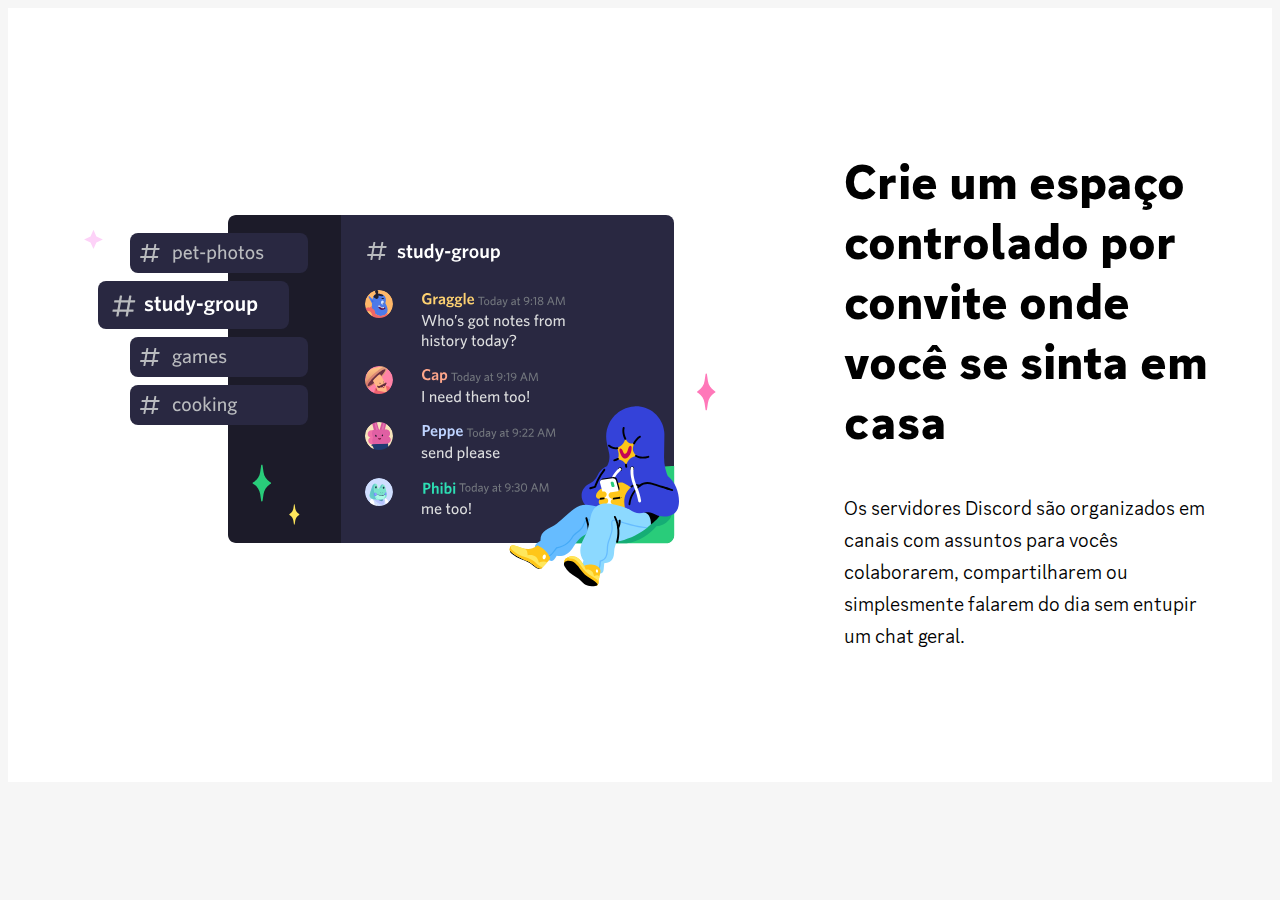
==== discord/src/paginas/donwloads/index.html @ be9b3104 "Adapatando textos e imagens do site" ====
<html>
    <head>
      <link rel="stylesheet" href="../../common/geral.css" />
      <link rel="stylesheet" href="../../common/font.css" />
      <link rel="stylesheet" href="index.css" />
    </head>
    <body>
        <div class = "secao-02">
          <img src = "../../assets/imagens/estudo-grupo.svg" />
         
          <div class = "s2-textos">
            <h1>Crie um espaço controlado por convite onde você se sinta em casa</h1>
            <p>Os servidores Discord são organizados em canais com assuntos para vocês colaborarem, compartilharem ou simplesmente falarem do dia sem entupir um chat geral.</p>

          </div>
        </div>
    </body>
</html>
---- discord/src/common/font.css ----
@font-face {
    font-family:'discord1' ;
    src: url('../assets/fonts/discord1.woff2');
 }

 @font-face {
    font-family:'discord2' ;
    src: url('../assets/fonts/discord2.woff2');
 }

 @font-face {
    font-family:'discord3' ;
    src: url('../assets/fonts/discord3.woff2');
 }

 @font-face {
    font-family:'discord4' ;
    src: url('../assets/fonts/discord4.woff2');
 }

 @font-face {
    font-family:'discord5' ;
    src: url('../assets/fonts/discord5.woff2');
 }

 @font-face {
    font-family:'discord6' ;
    src: url('../assets/fonts/discord6.woff2');
 }
---- discord/src/paginas/donwloads/index.css ----
body{
    background-color: #f6f6f6;
}


.secao-02{
    display: flex;
    flex-direction: row;
    justify-content: center;
    align-items: center;

    padding: 110px 0px;
    background-color: #fff;
}

.secao-02 > img {

}

.s2-textos{
     display: flex;
     flex-direction: column;

     width: 370px;
}

.s2-textos h1{
     font: 50px Discord5;
     color: #000;
     line-height: 60px;
     margin-bottom: 20px;
}

.s2-textos p{
    font: 20px Discord4;
    color: #000;
    line-height: 32px;
}

.secao-02 > * {
    margin: 0px 50px;

}
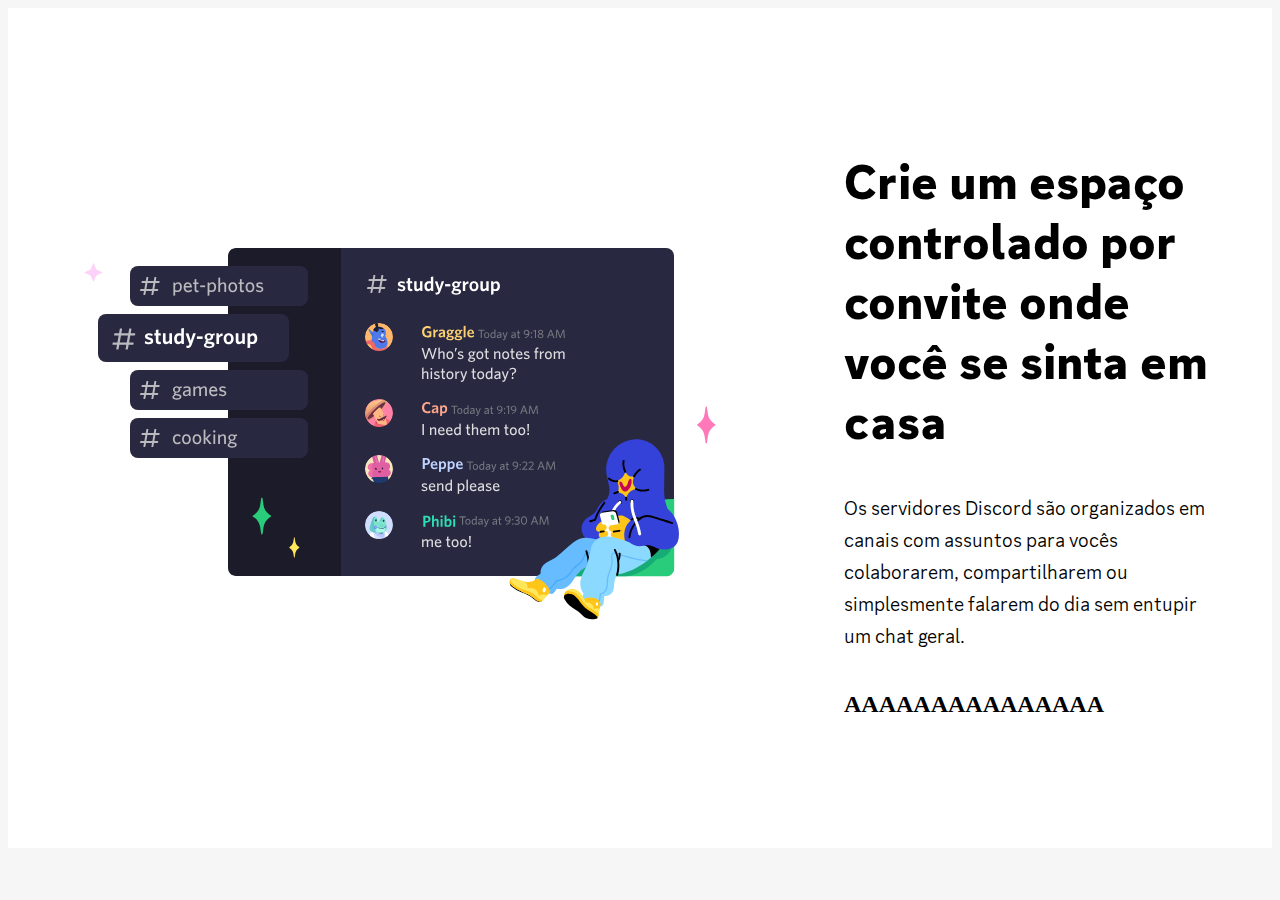
==== commit ef5403db: "Adaptando textos e imagens do site" ====
--- a/discord/src/paginas/donwloads/index.html
+++ b/discord/src/paginas/donwloads/index.html
@@ -11,7 +11,7 @@
           <div class = "s2-textos">
             <h1>Crie um espaço controlado por convite onde você se sinta em casa</h1>
             <p>Os servidores Discord são organizados em canais com assuntos para vocês colaborarem, compartilharem ou simplesmente falarem do dia sem entupir um chat geral.</p>
-
+           <h2>AAAAAAAAAAAAAAA</h2>
           </div>
         </div>
     </body>
--- a/discord/src/paginas/donwloads/index.css
+++ b/discord/src/paginas/donwloads/index.css
@@ -39,5 +39,4 @@
 
 .secao-02 > * {
     margin: 0px 50px;
-
 }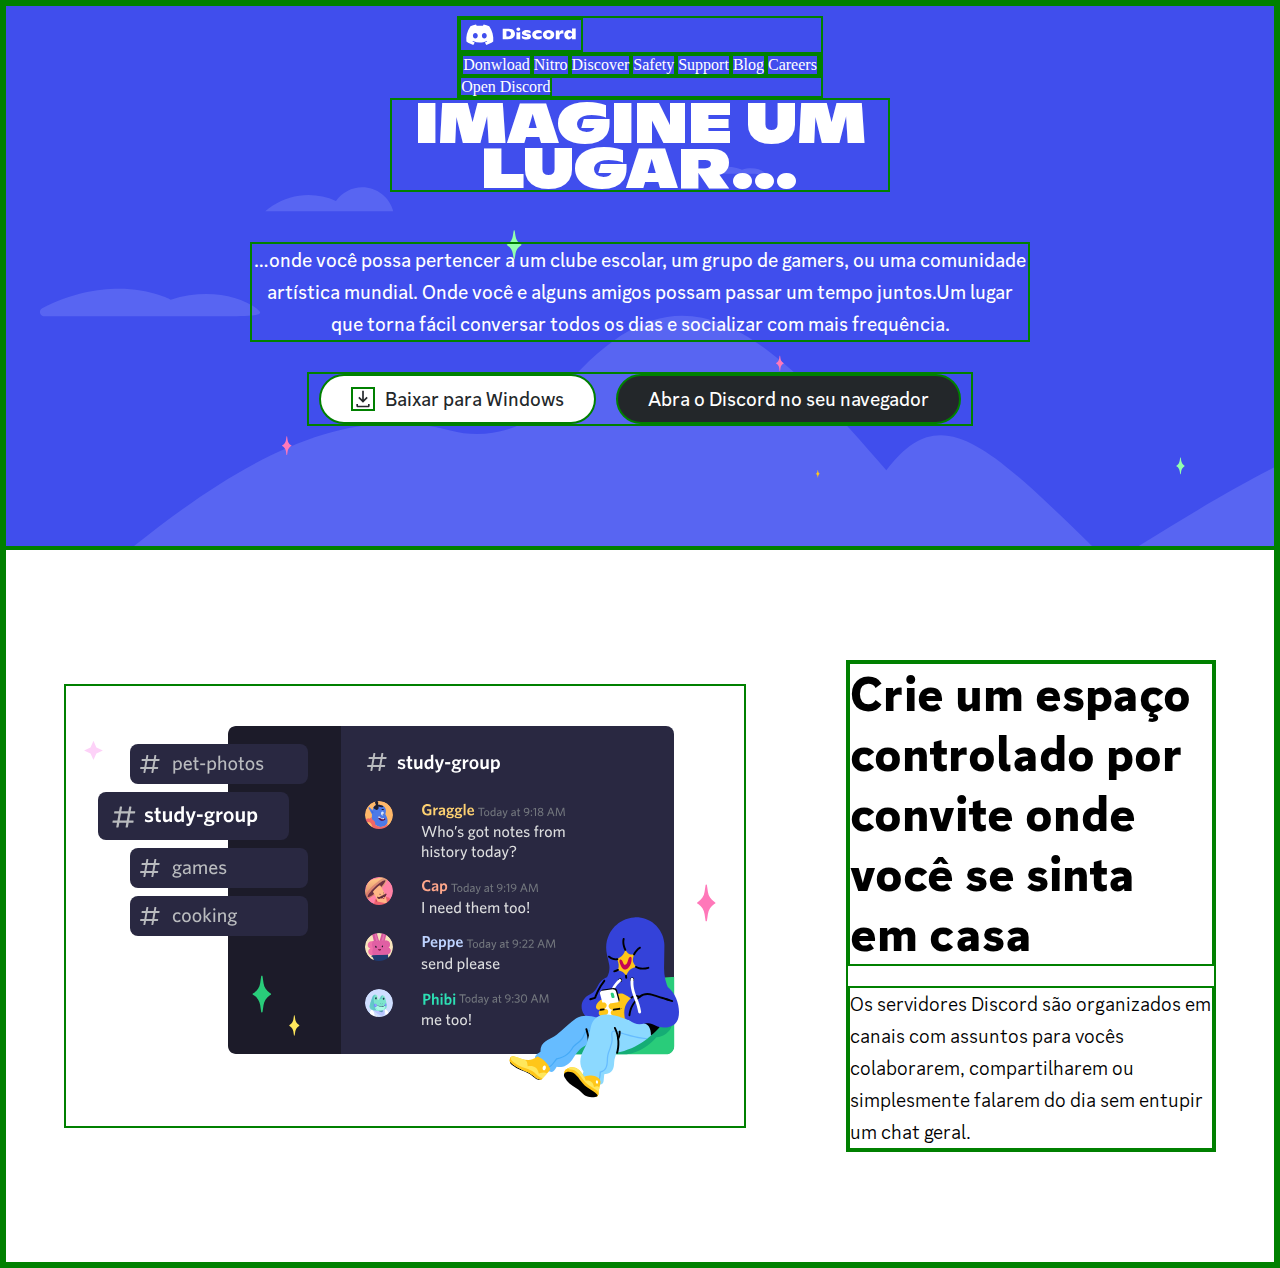
==== commit 73abf797: "Finalizando textos e imagens do site" ====
--- a/discord/src/paginas/donwloads/index.html
+++ b/discord/src/paginas/donwloads/index.html
@@ -5,13 +5,41 @@
       <link rel="stylesheet" href="index.css" />
     </head>
     <body>
+      <div class="secao-01">
+       <div claas="s1-cabecalho">
+               <svg width="124" height="34" viewBox="0 0 124 34" class="logo-3oeRIY"><g fill="currentColor"><path d="M26.0015 6.9529C24.0021 6.03845 21.8787 5.37198 19.6623 5C19.3833 5.48048 19.0733 6.13144 18.8563 6.64292C16.4989 6.30193 14.1585 6.30193 11.8336 6.64292C11.6166 6.13144 11.2911 5.48048 11.0276 5C8.79575 5.37198 6.67235 6.03845 4.6869 6.9529C0.672601 12.8736 -0.41235 18.6548 0.130124 24.3585C2.79599 26.2959 5.36889 27.4739 7.89682 28.2489C8.51679 27.4119 9.07477 26.5129 9.55525 25.5675C8.64079 25.2265 7.77283 24.808 6.93587 24.312C7.15286 24.1571 7.36986 23.9866 7.57135 23.8161C12.6241 26.1255 18.0969 26.1255 23.0876 23.8161C23.3046 23.9866 23.5061 24.1571 23.7231 24.312C22.8861 24.808 22.0182 25.2265 21.1037 25.5675C21.5842 26.5129 22.1422 27.4119 22.7621 28.2489C25.2885 27.4739 27.8769 26.2959 30.5288 24.3585C31.1952 17.7559 29.4733 12.0212 26.0015 6.9529ZM10.2527 20.8402C8.73376 20.8402 7.49382 19.4608 7.49382 17.7714C7.49382 16.082 8.70276 14.7025 10.2527 14.7025C11.7871 14.7025 13.0425 16.082 13.0115 17.7714C13.0115 19.4608 11.7871 20.8402 10.2527 20.8402ZM20.4373 20.8402C18.9183 20.8402 17.6768 19.4608 17.6768 17.7714C17.6768 16.082 18.8873 14.7025 20.4373 14.7025C21.9717 14.7025 23.2271 16.082 23.1961 17.7714C23.1961 19.4608 21.9872 20.8402 20.4373 20.8402Z"></path><path d="M41.2697 9.86615H47.8585C49.4394 9.86615 50.7878 10.1141 51.8883 10.6101C52.9887 11.1061 53.8102 11.7881 54.3527 12.6715C54.8951 13.555 55.1741 14.5624 55.1741 15.7094C55.1741 16.8253 54.8952 17.8328 54.3217 18.7472C53.7482 19.6462 52.8803 20.3746 51.7178 20.9016C50.5554 21.4286 49.1139 21.6921 47.3935 21.6921H41.2697V9.86615ZM47.316 18.6852C48.3854 18.6852 49.2069 18.4217 49.7804 17.8793C50.3539 17.3523 50.6484 16.6083 50.6484 15.6939C50.6484 14.8414 50.3849 14.1594 49.8734 13.648C49.3619 13.1365 48.587 12.873 47.5485 12.873H45.4871V18.6852H47.316Z"></path><path d="M65.4362 21.6774C64.5217 21.4449 63.7003 21.1039 62.9718 20.6389V17.8335C63.5298 18.2675 64.2582 18.6085 65.1882 18.8875C66.1181 19.1665 67.0171 19.306 67.8851 19.306C68.288 19.306 68.598 19.2595 68.7995 19.151C69.001 19.0425 69.1095 18.9185 69.1095 18.7635C69.1095 18.593 69.0475 18.4535 68.939 18.345C68.8305 18.2365 68.6135 18.1435 68.288 18.0505L66.2576 17.6011C65.0952 17.3376 64.2737 16.9501 63.7777 16.4851C63.2818 16.0201 63.0493 15.3847 63.0493 14.6097C63.0493 13.9587 63.2663 13.3853 63.6847 12.9048C64.1187 12.4243 64.7232 12.0523 65.5137 11.7888C66.3041 11.5254 67.2186 11.3859 68.288 11.3859C69.2335 11.3859 70.1014 11.4789 70.8919 11.6959C71.6823 11.8973 72.3333 12.1608 72.8448 12.4708V15.1212C72.3178 14.8112 71.6979 14.5632 71.0159 14.3772C70.3184 14.1912 69.6055 14.0982 68.877 14.0982C67.823 14.0982 67.2961 14.2842 67.2961 14.6407C67.2961 14.8112 67.3736 14.9352 67.5441 15.0282C67.7146 15.1212 68.009 15.1987 68.443 15.2917L70.1324 15.6017C71.2329 15.7876 72.0543 16.1286 72.5968 16.6091C73.1393 17.0896 73.4028 17.787 73.4028 18.7325C73.4028 19.7555 72.9533 20.5769 72.0543 21.1659C71.1554 21.7704 69.8844 22.0648 68.2415 22.0648C67.2806 22.0338 66.3506 21.9098 65.4362 21.6774Z"></path><path d="M77.5891 21.3213C76.6281 20.8408 75.8842 20.2054 75.4037 19.3994C74.9077 18.5934 74.6752 17.679 74.6752 16.656C74.6752 15.6486 74.9232 14.7341 75.4347 13.9437C75.9462 13.1377 76.6901 12.5177 77.6666 12.0528C78.643 11.6033 79.821 11.3708 81.1849 11.3708C82.8743 11.3708 84.2693 11.7273 85.3852 12.4402V15.5246C84.9977 15.2611 84.5328 15.0286 84.0058 14.8736C83.4788 14.7031 82.9208 14.6256 82.3319 14.6256C81.2779 14.6256 80.472 14.8116 79.8675 15.1991C79.2785 15.5866 78.984 16.0826 78.984 16.7025C78.984 17.307 79.263 17.803 79.852 18.1905C80.4254 18.5779 81.2624 18.7794 82.3474 18.7794C82.9053 18.7794 83.4633 18.7019 84.0058 18.5314C84.5483 18.3609 85.0287 18.175 85.4162 17.927V20.9183C84.1762 21.6623 82.7348 22.0343 81.1074 22.0343C79.728 22.0343 78.5655 21.7863 77.5891 21.3213Z"></path><path d="M89.8041 21.3213C88.8276 20.8408 88.0837 20.2054 87.5722 19.3839C87.0607 18.5624 86.7972 17.648 86.7972 16.625C86.7972 15.6176 87.0607 14.7031 87.5722 13.9127C88.0837 13.1222 88.8276 12.5022 89.7886 12.0528C90.7495 11.6033 91.9119 11.3708 93.2464 11.3708C94.5794 11.3708 95.7418 11.5878 96.7028 12.0528C97.6637 12.5022 98.4077 13.1222 98.9192 13.9127C99.4306 14.7031 99.6786 15.6021 99.6786 16.625C99.6786 17.6325 99.4306 18.5624 98.9192 19.3839C98.4077 20.2054 97.6792 20.8563 96.7028 21.3213C95.7263 21.7863 94.5794 22.0343 93.2464 22.0343C91.9274 22.0343 90.7805 21.7863 89.8041 21.3213ZM94.9358 18.3299C95.3388 17.927 95.5558 17.369 95.5558 16.7025C95.5558 16.0206 95.3543 15.4936 94.9358 15.0906C94.5174 14.6876 93.9594 14.4861 93.2619 14.4861C92.5335 14.4861 91.9739 14.6876 91.5555 15.0906C91.1525 15.4936 90.9355 16.0206 90.9355 16.7025C90.9355 17.3845 91.137 17.927 91.5555 18.3299C91.9739 18.7484 92.5335 18.9499 93.2619 18.9499C93.9594 18.9344 94.5329 18.7329 94.9358 18.3299Z"></path><path d="M110.048 11.9901V15.6325C109.614 15.3535 109.056 15.214 108.374 15.214C107.475 15.214 106.777 15.493 106.297 16.0354C105.816 16.5779 105.568 17.4304 105.568 18.5773V21.6772H101.43V11.8196H105.491V14.966C105.708 13.819 106.08 12.9666 106.576 12.4241C107.072 11.8816 107.723 11.5872 108.513 11.5872C109.102 11.5872 109.614 11.7267 110.048 11.9901Z"></path><path d="M124 9.52563V21.6925H119.862V19.4761C119.505 20.3131 118.978 20.9486 118.265 21.3825C117.551 21.8165 116.667 22.0335 115.613 22.0335C114.683 22.0335 113.862 21.801 113.164 21.3515C112.467 20.9021 111.925 20.2666 111.553 19.4761C111.181 18.6702 110.995 17.7712 110.995 16.7793C110.979 15.7408 111.181 14.8109 111.599 13.9894C112.002 13.168 112.591 12.5325 113.335 12.0675C114.079 11.6025 114.931 11.37 115.892 11.37C117.861 11.37 119.18 12.2225 119.862 13.9429V9.52563H124ZM119.242 18.2517C119.66 17.8487 119.877 17.3062 119.877 16.6553C119.877 16.0198 119.676 15.5083 119.257 15.1209C118.839 14.7334 118.281 14.5319 117.582 14.5319C116.884 14.5319 116.326 14.7334 115.908 15.1364C115.489 15.5393 115.288 16.0508 115.288 16.7018C115.288 17.3527 115.489 17.8642 115.908 18.2672C116.326 18.6702 116.869 18.8717 117.566 18.8717C118.265 18.8717 118.823 18.6702 119.242 18.2517Z"></path><path d="M58.9885 12.4091C60.1772 12.4091 61.1429 11.5416 61.1429 10.4717C61.1429 9.40164 60.1772 8.5343 58.9885 8.5343C57.7981 8.5343 56.8341 9.40164 56.8341 10.4717C56.8341 11.5416 57.7981 12.4091 58.9885 12.4091Z"></path><path d="M61.1429 13.741C59.8254 14.3144 58.1825 14.3299 56.8341 13.741V21.6921H61.1429V13.741Z"></path></g></svg> 
+                   
+               <div class="s1-menu">
+                   <a>Donwload</a>
+                   <a>Nitro</a>
+                   <a>Discover</a>
+                   <a>Safety</a>
+                   <a>Support</a>
+                   <a>Blog</a>
+                   <a>Careers</a>
+              </div>
+
+              <a>Open Discord</a>
+        </div>
+            <h1>IMAGINE UM LUGAR…</h1>
+            <p>…onde você possa pertencer a um clube escolar, um grupo de gamers, ou uma comunidade artística mundial. Onde você e alguns amigos possam passar um tempo juntos.Um lugar que torna fácil conversar todos os dias e socializar com mais frequência.</p>
+
+            <div class="s1-botoes">
+               <a>
+                <svg width="24" height="24" viewBox="0 0 24 24" class="icon-2tQ9Jt"><g fill="currentColor"><path d="M17.707 10.708L16.293 9.29398L13 12.587V2.00098H11V12.587L7.70697 9.29398L6.29297 10.708L12 16.415L17.707 10.708Z"></path><path d="M18 18.001V20.001H6V18.001H4V20.001C4 21.103 4.897 22.001 6 22.001H18C19.104 22.001 20 21.103 20 20.001V18.001H18Z"></path></g></svg>
+                Baixar para Windows</a>
+               <a class="s1-botao-escuro">Abra o Discord no seu navegador</a>
+            </div>
+      </div>
+
+
+
         <div class = "secao-02">
           <img src = "../../assets/imagens/estudo-grupo.svg" />
          
           <div class = "s2-textos">
             <h1>Crie um espaço controlado por convite onde você se sinta em casa</h1>
             <p>Os servidores Discord são organizados em canais com assuntos para vocês colaborarem, compartilharem ou simplesmente falarem do dia sem entupir um chat geral.</p>
-           <h2>AAAAAAAAAAAAAAA</h2>
           </div>
         </div>
     </body>
--- a/discord/src/common/geral.css
+++ b/discord/src/common/geral.css
@@ -0,0 +1,4 @@
+*{
+    margin: 0px;
+    box-sizing: border-box;
+}--- a/discord/src/paginas/donwloads/index.css
+++ b/discord/src/paginas/donwloads/index.css
@@ -1,5 +1,90 @@
+*{
+    border: 2px solid green;
+}
+
+
+
 body{
     background-color: #f6f6f6;
+}
+
+.secao-01{
+   display: flex;
+   flex-direction: column;
+
+   align-items: center;
+   padding: 10px 0px 120px 0px;
+
+   background-color: #404eed;
+   background-image: url(../../assets/imagens/fundo.svg.svg);
+   background-size: cover;
+   color: #fff;
+}
+
+.s1-cabecalho{
+    display: flex;
+    flex-direction: row ;
+
+    justify-content: space-between;
+    align-items: center;
+    width: 1280px;
+
+    margin-bottom: 140px;
+
+}
+
+
+.secao-01 > h1{
+    font: 56px "Discord2";
+    width: 500px;
+    text-align: center;
+    line-height: 45px;
+
+    margin-bottom: 50px;
+}
+
+.secao-01 > p{
+    font: 20px "discord1";
+    width: 780px;
+    text-align: center;
+    line-height: 32px;
+
+    margin-bottom: 30px;
+
+}
+
+.s1-menu{
+    display: flex;
+    flex-direction:row;
+    
+
+}
+
+.s1-botoes{
+    display: flex;
+    flex-direction: row;
+
+}
+
+.s1-botao-escuro{
+    background-color:#23272a !important;
+    color: #fff !important;
+}
+
+.s1-botoes > a {
+    font: 20px "discord1";
+    background-color: #fff;
+    color: #23272a;
+    padding: 10px 30px;
+    border-radius: 30px ;
+    margin: 0px 10px;
+
+    display: flex;
+    align-items: center;
+}
+
+.s1-botoes > a > svg {
+    margin-right: 10px;
 }
 
 
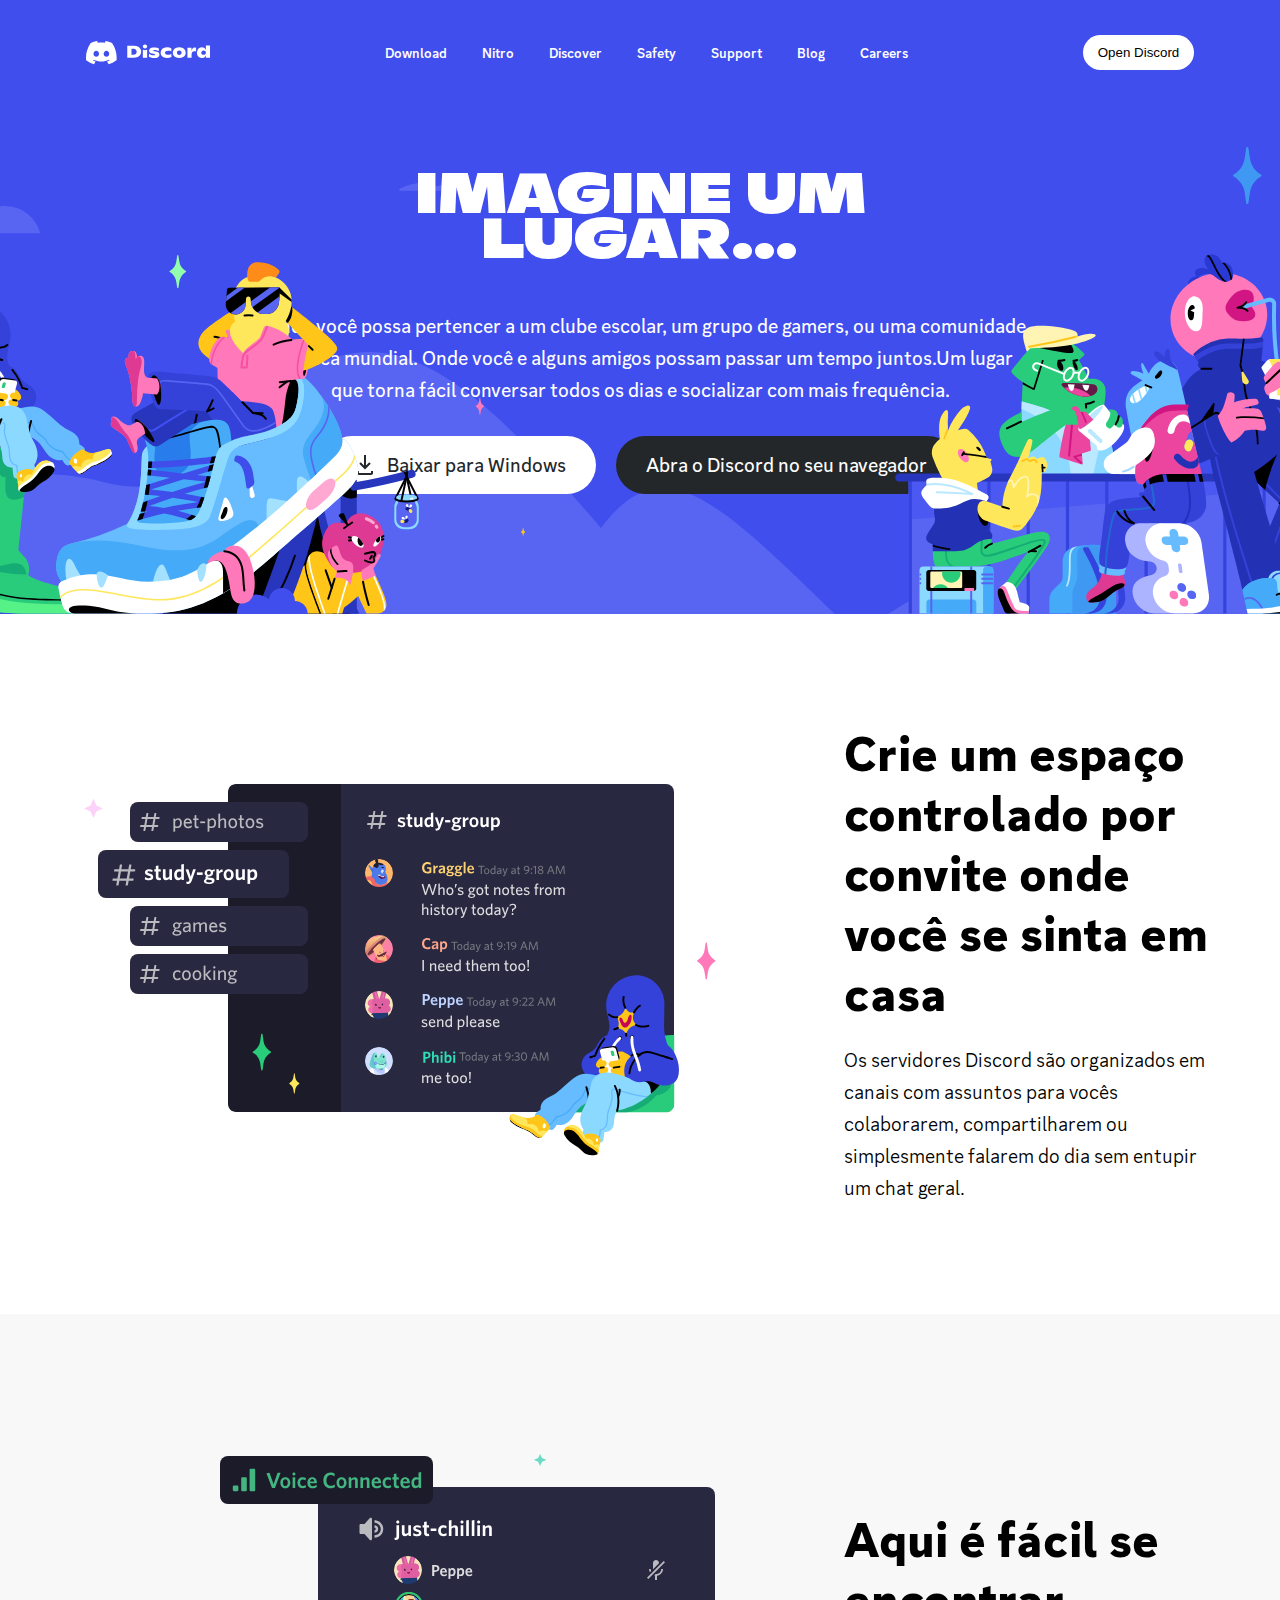
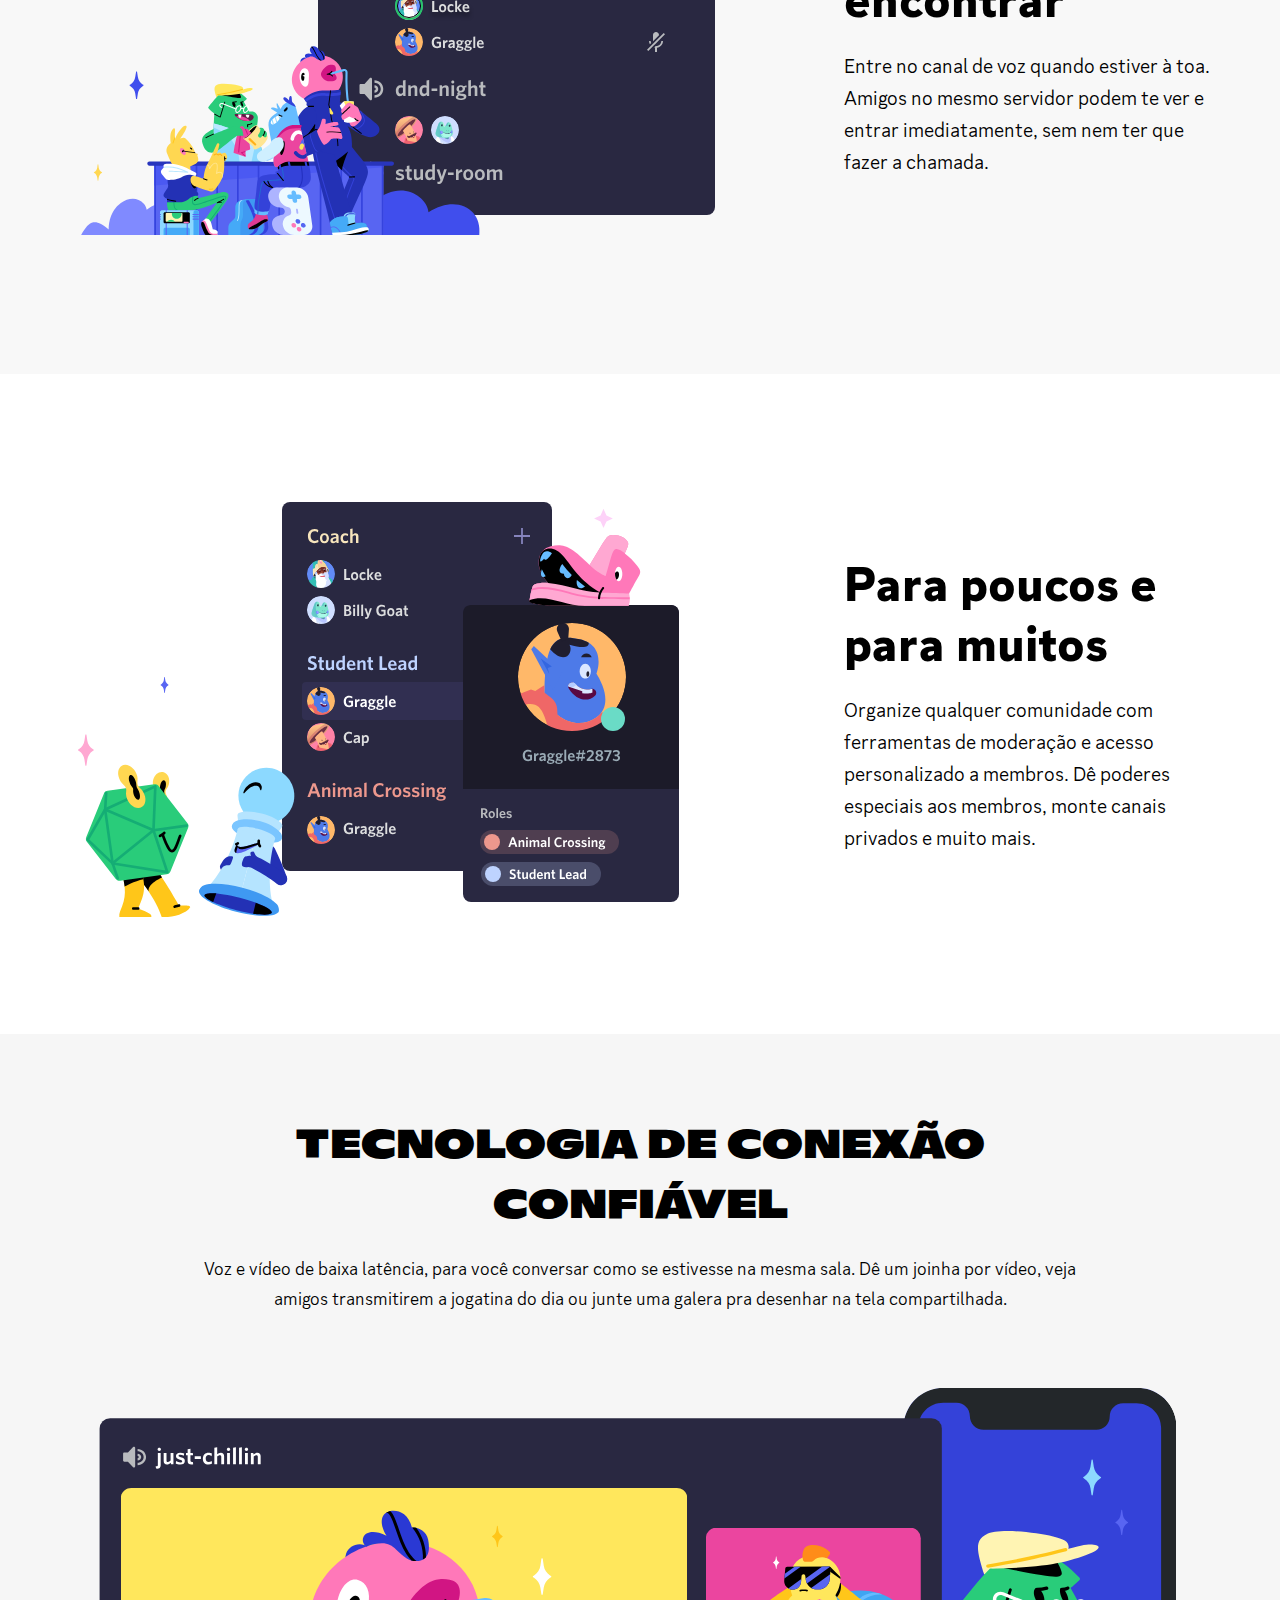
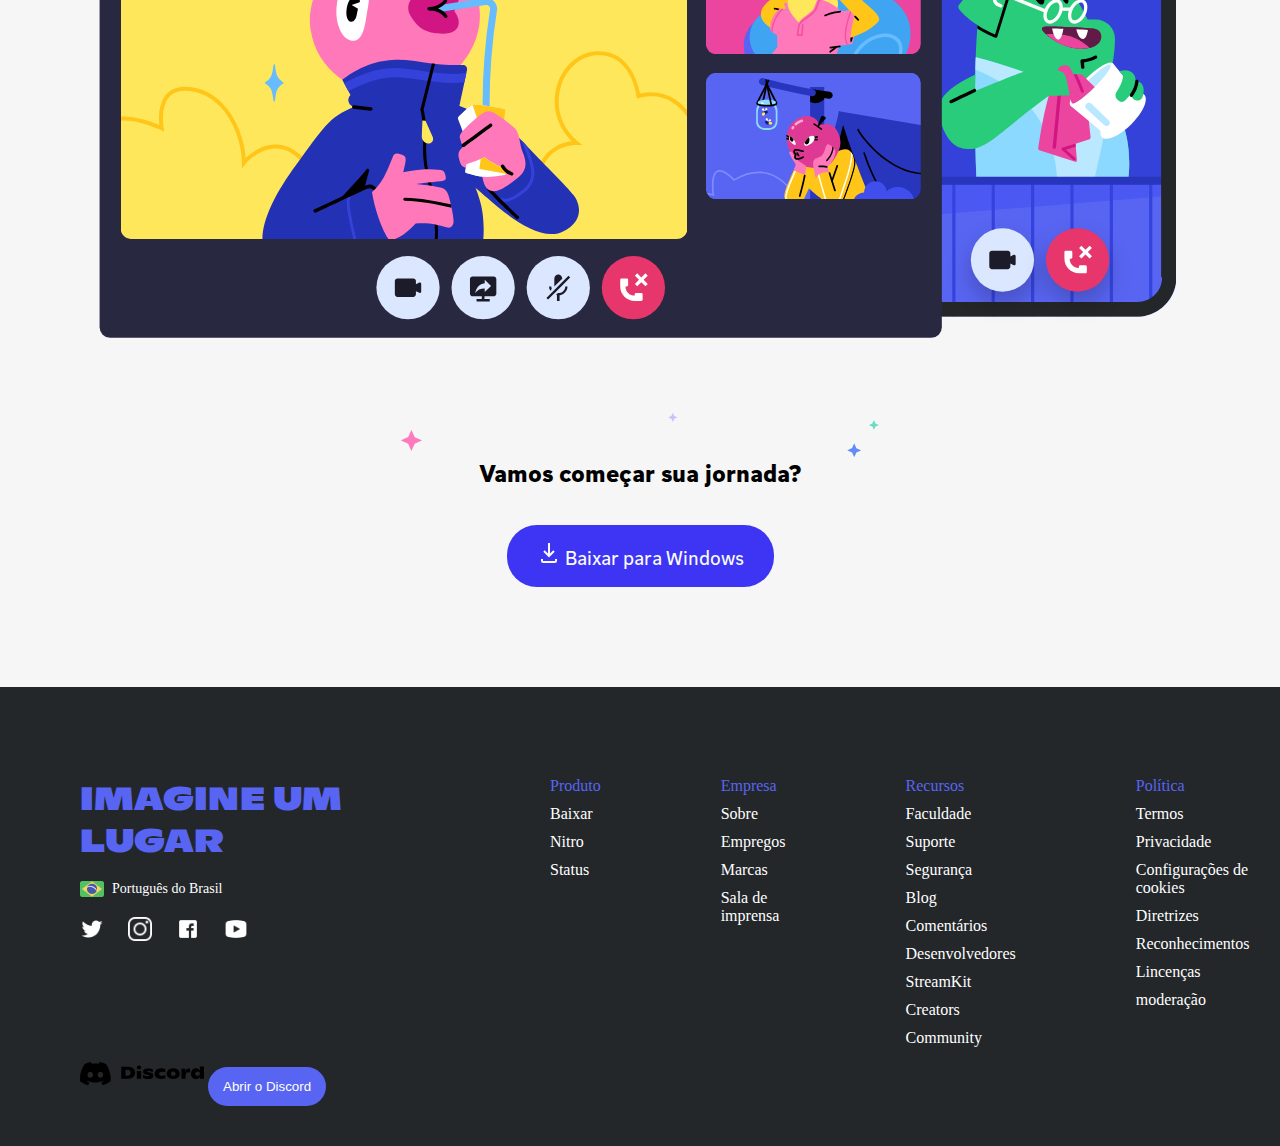
==== commit b8ce56d1: "Incluindo demais partes com textos e imagens" ====
--- a/discord/src/paginas/donwloads/index.html
+++ b/discord/src/paginas/donwloads/index.html
@@ -6,21 +6,27 @@
     </head>
     <body>
       <div class="secao-01">
-       <div claas="s1-cabecalho">
-               <svg width="124" height="34" viewBox="0 0 124 34" class="logo-3oeRIY"><g fill="currentColor"><path d="M26.0015 6.9529C24.0021 6.03845 21.8787 5.37198 19.6623 5C19.3833 5.48048 19.0733 6.13144 18.8563 6.64292C16.4989 6.30193 14.1585 6.30193 11.8336 6.64292C11.6166 6.13144 11.2911 5.48048 11.0276 5C8.79575 5.37198 6.67235 6.03845 4.6869 6.9529C0.672601 12.8736 -0.41235 18.6548 0.130124 24.3585C2.79599 26.2959 5.36889 27.4739 7.89682 28.2489C8.51679 27.4119 9.07477 26.5129 9.55525 25.5675C8.64079 25.2265 7.77283 24.808 6.93587 24.312C7.15286 24.1571 7.36986 23.9866 7.57135 23.8161C12.6241 26.1255 18.0969 26.1255 23.0876 23.8161C23.3046 23.9866 23.5061 24.1571 23.7231 24.312C22.8861 24.808 22.0182 25.2265 21.1037 25.5675C21.5842 26.5129 22.1422 27.4119 22.7621 28.2489C25.2885 27.4739 27.8769 26.2959 30.5288 24.3585C31.1952 17.7559 29.4733 12.0212 26.0015 6.9529ZM10.2527 20.8402C8.73376 20.8402 7.49382 19.4608 7.49382 17.7714C7.49382 16.082 8.70276 14.7025 10.2527 14.7025C11.7871 14.7025 13.0425 16.082 13.0115 17.7714C13.0115 19.4608 11.7871 20.8402 10.2527 20.8402ZM20.4373 20.8402C18.9183 20.8402 17.6768 19.4608 17.6768 17.7714C17.6768 16.082 18.8873 14.7025 20.4373 14.7025C21.9717 14.7025 23.2271 16.082 23.1961 17.7714C23.1961 19.4608 21.9872 20.8402 20.4373 20.8402Z"></path><path d="M41.2697 9.86615H47.8585C49.4394 9.86615 50.7878 10.1141 51.8883 10.6101C52.9887 11.1061 53.8102 11.7881 54.3527 12.6715C54.8951 13.555 55.1741 14.5624 55.1741 15.7094C55.1741 16.8253 54.8952 17.8328 54.3217 18.7472C53.7482 19.6462 52.8803 20.3746 51.7178 20.9016C50.5554 21.4286 49.1139 21.6921 47.3935 21.6921H41.2697V9.86615ZM47.316 18.6852C48.3854 18.6852 49.2069 18.4217 49.7804 17.8793C50.3539 17.3523 50.6484 16.6083 50.6484 15.6939C50.6484 14.8414 50.3849 14.1594 49.8734 13.648C49.3619 13.1365 48.587 12.873 47.5485 12.873H45.4871V18.6852H47.316Z"></path><path d="M65.4362 21.6774C64.5217 21.4449 63.7003 21.1039 62.9718 20.6389V17.8335C63.5298 18.2675 64.2582 18.6085 65.1882 18.8875C66.1181 19.1665 67.0171 19.306 67.8851 19.306C68.288 19.306 68.598 19.2595 68.7995 19.151C69.001 19.0425 69.1095 18.9185 69.1095 18.7635C69.1095 18.593 69.0475 18.4535 68.939 18.345C68.8305 18.2365 68.6135 18.1435 68.288 18.0505L66.2576 17.6011C65.0952 17.3376 64.2737 16.9501 63.7777 16.4851C63.2818 16.0201 63.0493 15.3847 63.0493 14.6097C63.0493 13.9587 63.2663 13.3853 63.6847 12.9048C64.1187 12.4243 64.7232 12.0523 65.5137 11.7888C66.3041 11.5254 67.2186 11.3859 68.288 11.3859C69.2335 11.3859 70.1014 11.4789 70.8919 11.6959C71.6823 11.8973 72.3333 12.1608 72.8448 12.4708V15.1212C72.3178 14.8112 71.6979 14.5632 71.0159 14.3772C70.3184 14.1912 69.6055 14.0982 68.877 14.0982C67.823 14.0982 67.2961 14.2842 67.2961 14.6407C67.2961 14.8112 67.3736 14.9352 67.5441 15.0282C67.7146 15.1212 68.009 15.1987 68.443 15.2917L70.1324 15.6017C71.2329 15.7876 72.0543 16.1286 72.5968 16.6091C73.1393 17.0896 73.4028 17.787 73.4028 18.7325C73.4028 19.7555 72.9533 20.5769 72.0543 21.1659C71.1554 21.7704 69.8844 22.0648 68.2415 22.0648C67.2806 22.0338 66.3506 21.9098 65.4362 21.6774Z"></path><path d="M77.5891 21.3213C76.6281 20.8408 75.8842 20.2054 75.4037 19.3994C74.9077 18.5934 74.6752 17.679 74.6752 16.656C74.6752 15.6486 74.9232 14.7341 75.4347 13.9437C75.9462 13.1377 76.6901 12.5177 77.6666 12.0528C78.643 11.6033 79.821 11.3708 81.1849 11.3708C82.8743 11.3708 84.2693 11.7273 85.3852 12.4402V15.5246C84.9977 15.2611 84.5328 15.0286 84.0058 14.8736C83.4788 14.7031 82.9208 14.6256 82.3319 14.6256C81.2779 14.6256 80.472 14.8116 79.8675 15.1991C79.2785 15.5866 78.984 16.0826 78.984 16.7025C78.984 17.307 79.263 17.803 79.852 18.1905C80.4254 18.5779 81.2624 18.7794 82.3474 18.7794C82.9053 18.7794 83.4633 18.7019 84.0058 18.5314C84.5483 18.3609 85.0287 18.175 85.4162 17.927V20.9183C84.1762 21.6623 82.7348 22.0343 81.1074 22.0343C79.728 22.0343 78.5655 21.7863 77.5891 21.3213Z"></path><path d="M89.8041 21.3213C88.8276 20.8408 88.0837 20.2054 87.5722 19.3839C87.0607 18.5624 86.7972 17.648 86.7972 16.625C86.7972 15.6176 87.0607 14.7031 87.5722 13.9127C88.0837 13.1222 88.8276 12.5022 89.7886 12.0528C90.7495 11.6033 91.9119 11.3708 93.2464 11.3708C94.5794 11.3708 95.7418 11.5878 96.7028 12.0528C97.6637 12.5022 98.4077 13.1222 98.9192 13.9127C99.4306 14.7031 99.6786 15.6021 99.6786 16.625C99.6786 17.6325 99.4306 18.5624 98.9192 19.3839C98.4077 20.2054 97.6792 20.8563 96.7028 21.3213C95.7263 21.7863 94.5794 22.0343 93.2464 22.0343C91.9274 22.0343 90.7805 21.7863 89.8041 21.3213ZM94.9358 18.3299C95.3388 17.927 95.5558 17.369 95.5558 16.7025C95.5558 16.0206 95.3543 15.4936 94.9358 15.0906C94.5174 14.6876 93.9594 14.4861 93.2619 14.4861C92.5335 14.4861 91.9739 14.6876 91.5555 15.0906C91.1525 15.4936 90.9355 16.0206 90.9355 16.7025C90.9355 17.3845 91.137 17.927 91.5555 18.3299C91.9739 18.7484 92.5335 18.9499 93.2619 18.9499C93.9594 18.9344 94.5329 18.7329 94.9358 18.3299Z"></path><path d="M110.048 11.9901V15.6325C109.614 15.3535 109.056 15.214 108.374 15.214C107.475 15.214 106.777 15.493 106.297 16.0354C105.816 16.5779 105.568 17.4304 105.568 18.5773V21.6772H101.43V11.8196H105.491V14.966C105.708 13.819 106.08 12.9666 106.576 12.4241C107.072 11.8816 107.723 11.5872 108.513 11.5872C109.102 11.5872 109.614 11.7267 110.048 11.9901Z"></path><path d="M124 9.52563V21.6925H119.862V19.4761C119.505 20.3131 118.978 20.9486 118.265 21.3825C117.551 21.8165 116.667 22.0335 115.613 22.0335C114.683 22.0335 113.862 21.801 113.164 21.3515C112.467 20.9021 111.925 20.2666 111.553 19.4761C111.181 18.6702 110.995 17.7712 110.995 16.7793C110.979 15.7408 111.181 14.8109 111.599 13.9894C112.002 13.168 112.591 12.5325 113.335 12.0675C114.079 11.6025 114.931 11.37 115.892 11.37C117.861 11.37 119.18 12.2225 119.862 13.9429V9.52563H124ZM119.242 18.2517C119.66 17.8487 119.877 17.3062 119.877 16.6553C119.877 16.0198 119.676 15.5083 119.257 15.1209C118.839 14.7334 118.281 14.5319 117.582 14.5319C116.884 14.5319 116.326 14.7334 115.908 15.1364C115.489 15.5393 115.288 16.0508 115.288 16.7018C115.288 17.3527 115.489 17.8642 115.908 18.2672C116.326 18.6702 116.869 18.8717 117.566 18.8717C118.265 18.8717 118.823 18.6702 119.242 18.2517Z"></path><path d="M58.9885 12.4091C60.1772 12.4091 61.1429 11.5416 61.1429 10.4717C61.1429 9.40164 60.1772 8.5343 58.9885 8.5343C57.7981 8.5343 56.8341 9.40164 56.8341 10.4717C56.8341 11.5416 57.7981 12.4091 58.9885 12.4091Z"></path><path d="M61.1429 13.741C59.8254 14.3144 58.1825 14.3299 56.8341 13.741V21.6921H61.1429V13.741Z"></path></g></svg> 
-                   
-               <div class="s1-menu">
-                   <a>Donwload</a>
-                   <a>Nitro</a>
-                   <a>Discover</a>
-                   <a>Safety</a>
-                   <a>Support</a>
-                   <a>Blog</a>
-                   <a>Careers</a>
-              </div>
-
-              <a>Open Discord</a>
-        </div>
+        <img class="s1-tenis" src="../../assets/imagens/tenis.svg.svg" />
+        <img class="s1-suco" src="../../assets/imagens/suco.svg.svg" />
+        <header>
+        
+          <svg width="124" height="34" viewBox="0 0 124 34" class="logo-3oeRIY"><g fill="currentColor"><path d="M26.0015 6.9529C24.0021 6.03845 21.8787 5.37198 19.6623 5C19.3833 5.48048 19.0733 6.13144 18.8563 6.64292C16.4989 6.30193 14.1585 6.30193 11.8336 6.64292C11.6166 6.13144 11.2911 5.48048 11.0276 5C8.79575 5.37198 6.67235 6.03845 4.6869 6.9529C0.672601 12.8736 -0.41235 18.6548 0.130124 24.3585C2.79599 26.2959 5.36889 27.4739 7.89682 28.2489C8.51679 27.4119 9.07477 26.5129 9.55525 25.5675C8.64079 25.2265 7.77283 24.808 6.93587 24.312C7.15286 24.1571 7.36986 23.9866 7.57135 23.8161C12.6241 26.1255 18.0969 26.1255 23.0876 23.8161C23.3046 23.9866 23.5061 24.1571 23.7231 24.312C22.8861 24.808 22.0182 25.2265 21.1037 25.5675C21.5842 26.5129 22.1422 27.4119 22.7621 28.2489C25.2885 27.4739 27.8769 26.2959 30.5288 24.3585C31.1952 17.7559 29.4733 12.0212 26.0015 6.9529ZM10.2527 20.8402C8.73376 20.8402 7.49382 19.4608 7.49382 17.7714C7.49382 16.082 8.70276 14.7025 10.2527 14.7025C11.7871 14.7025 13.0425 16.082 13.0115 17.7714C13.0115 19.4608 11.7871 20.8402 10.2527 20.8402ZM20.4373 20.8402C18.9183 20.8402 17.6768 19.4608 17.6768 17.7714C17.6768 16.082 18.8873 14.7025 20.4373 14.7025C21.9717 14.7025 23.2271 16.082 23.1961 17.7714C23.1961 19.4608 21.9872 20.8402 20.4373 20.8402Z"></path><path d="M41.2697 9.86615H47.8585C49.4394 9.86615 50.7878 10.1141 51.8883 10.6101C52.9887 11.1061 53.8102 11.7881 54.3527 12.6715C54.8951 13.555 55.1741 14.5624 55.1741 15.7094C55.1741 16.8253 54.8952 17.8328 54.3217 18.7472C53.7482 19.6462 52.8803 20.3746 51.7178 20.9016C50.5554 21.4286 49.1139 21.6921 47.3935 21.6921H41.2697V9.86615ZM47.316 18.6852C48.3854 18.6852 49.2069 18.4217 49.7804 17.8793C50.3539 17.3523 50.6484 16.6083 50.6484 15.6939C50.6484 14.8414 50.3849 14.1594 49.8734 13.648C49.3619 13.1365 48.587 12.873 47.5485 12.873H45.4871V18.6852H47.316Z"></path><path d="M65.4362 21.6774C64.5217 21.4449 63.7003 21.1039 62.9718 20.6389V17.8335C63.5298 18.2675 64.2582 18.6085 65.1882 18.8875C66.1181 19.1665 67.0171 19.306 67.8851 19.306C68.288 19.306 68.598 19.2595 68.7995 19.151C69.001 19.0425 69.1095 18.9185 69.1095 18.7635C69.1095 18.593 69.0475 18.4535 68.939 18.345C68.8305 18.2365 68.6135 18.1435 68.288 18.0505L66.2576 17.6011C65.0952 17.3376 64.2737 16.9501 63.7777 16.4851C63.2818 16.0201 63.0493 15.3847 63.0493 14.6097C63.0493 13.9587 63.2663 13.3853 63.6847 12.9048C64.1187 12.4243 64.7232 12.0523 65.5137 11.7888C66.3041 11.5254 67.2186 11.3859 68.288 11.3859C69.2335 11.3859 70.1014 11.4789 70.8919 11.6959C71.6823 11.8973 72.3333 12.1608 72.8448 12.4708V15.1212C72.3178 14.8112 71.6979 14.5632 71.0159 14.3772C70.3184 14.1912 69.6055 14.0982 68.877 14.0982C67.823 14.0982 67.2961 14.2842 67.2961 14.6407C67.2961 14.8112 67.3736 14.9352 67.5441 15.0282C67.7146 15.1212 68.009 15.1987 68.443 15.2917L70.1324 15.6017C71.2329 15.7876 72.0543 16.1286 72.5968 16.6091C73.1393 17.0896 73.4028 17.787 73.4028 18.7325C73.4028 19.7555 72.9533 20.5769 72.0543 21.1659C71.1554 21.7704 69.8844 22.0648 68.2415 22.0648C67.2806 22.0338 66.3506 21.9098 65.4362 21.6774Z"></path><path d="M77.5891 21.3213C76.6281 20.8408 75.8842 20.2054 75.4037 19.3994C74.9077 18.5934 74.6752 17.679 74.6752 16.656C74.6752 15.6486 74.9232 14.7341 75.4347 13.9437C75.9462 13.1377 76.6901 12.5177 77.6666 12.0528C78.643 11.6033 79.821 11.3708 81.1849 11.3708C82.8743 11.3708 84.2693 11.7273 85.3852 12.4402V15.5246C84.9977 15.2611 84.5328 15.0286 84.0058 14.8736C83.4788 14.7031 82.9208 14.6256 82.3319 14.6256C81.2779 14.6256 80.472 14.8116 79.8675 15.1991C79.2785 15.5866 78.984 16.0826 78.984 16.7025C78.984 17.307 79.263 17.803 79.852 18.1905C80.4254 18.5779 81.2624 18.7794 82.3474 18.7794C82.9053 18.7794 83.4633 18.7019 84.0058 18.5314C84.5483 18.3609 85.0287 18.175 85.4162 17.927V20.9183C84.1762 21.6623 82.7348 22.0343 81.1074 22.0343C79.728 22.0343 78.5655 21.7863 77.5891 21.3213Z"></path><path d="M89.8041 21.3213C88.8276 20.8408 88.0837 20.2054 87.5722 19.3839C87.0607 18.5624 86.7972 17.648 86.7972 16.625C86.7972 15.6176 87.0607 14.7031 87.5722 13.9127C88.0837 13.1222 88.8276 12.5022 89.7886 12.0528C90.7495 11.6033 91.9119 11.3708 93.2464 11.3708C94.5794 11.3708 95.7418 11.5878 96.7028 12.0528C97.6637 12.5022 98.4077 13.1222 98.9192 13.9127C99.4306 14.7031 99.6786 15.6021 99.6786 16.625C99.6786 17.6325 99.4306 18.5624 98.9192 19.3839C98.4077 20.2054 97.6792 20.8563 96.7028 21.3213C95.7263 21.7863 94.5794 22.0343 93.2464 22.0343C91.9274 22.0343 90.7805 21.7863 89.8041 21.3213ZM94.9358 18.3299C95.3388 17.927 95.5558 17.369 95.5558 16.7025C95.5558 16.0206 95.3543 15.4936 94.9358 15.0906C94.5174 14.6876 93.9594 14.4861 93.2619 14.4861C92.5335 14.4861 91.9739 14.6876 91.5555 15.0906C91.1525 15.4936 90.9355 16.0206 90.9355 16.7025C90.9355 17.3845 91.137 17.927 91.5555 18.3299C91.9739 18.7484 92.5335 18.9499 93.2619 18.9499C93.9594 18.9344 94.5329 18.7329 94.9358 18.3299Z"></path><path d="M110.048 11.9901V15.6325C109.614 15.3535 109.056 15.214 108.374 15.214C107.475 15.214 106.777 15.493 106.297 16.0354C105.816 16.5779 105.568 17.4304 105.568 18.5773V21.6772H101.43V11.8196H105.491V14.966C105.708 13.819 106.08 12.9666 106.576 12.4241C107.072 11.8816 107.723 11.5872 108.513 11.5872C109.102 11.5872 109.614 11.7267 110.048 11.9901Z"></path><path d="M124 9.52563V21.6925H119.862V19.4761C119.505 20.3131 118.978 20.9486 118.265 21.3825C117.551 21.8165 116.667 22.0335 115.613 22.0335C114.683 22.0335 113.862 21.801 113.164 21.3515C112.467 20.9021 111.925 20.2666 111.553 19.4761C111.181 18.6702 110.995 17.7712 110.995 16.7793C110.979 15.7408 111.181 14.8109 111.599 13.9894C112.002 13.168 112.591 12.5325 113.335 12.0675C114.079 11.6025 114.931 11.37 115.892 11.37C117.861 11.37 119.18 12.2225 119.862 13.9429V9.52563H124ZM119.242 18.2517C119.66 17.8487 119.877 17.3062 119.877 16.6553C119.877 16.0198 119.676 15.5083 119.257 15.1209C118.839 14.7334 118.281 14.5319 117.582 14.5319C116.884 14.5319 116.326 14.7334 115.908 15.1364C115.489 15.5393 115.288 16.0508 115.288 16.7018C115.288 17.3527 115.489 17.8642 115.908 18.2672C116.326 18.6702 116.869 18.8717 117.566 18.8717C118.265 18.8717 118.823 18.6702 119.242 18.2517Z"></path><path d="M58.9885 12.4091C60.1772 12.4091 61.1429 11.5416 61.1429 10.4717C61.1429 9.40164 60.1772 8.5343 58.9885 8.5343C57.7981 8.5343 56.8341 9.40164 56.8341 10.4717C56.8341 11.5416 57.7981 12.4091 58.9885 12.4091Z"></path><path d="M61.1429 13.741C59.8254 14.3144 58.1825 14.3299 56.8341 13.741V21.6921H61.1429V13.741Z"></path></g></svg> 
+  
+          <div class="links-header">
+              <a class="link-header">Download</a>
+              <a class="link-header">Nitro</a>
+              <a class="link-header">Discover</a>
+              <a class="link-header">Safety</a>
+              <a class="link-header">Support</a>
+              <a class="link-header">Blog</a>
+              <a class="link-header">Careers</a></di>
+          </div>
+  
+          <button class="button-login">Open Discord</button>
+  
+  
+      </header>
+  
             <h1>IMAGINE UM LUGAR…</h1>
             <p>…onde você possa pertencer a um clube escolar, um grupo de gamers, ou uma comunidade artística mundial. Onde você e alguns amigos possam passar um tempo juntos.Um lugar que torna fácil conversar todos os dias e socializar com mais frequência.</p>
 
@@ -42,5 +48,110 @@
             <p>Os servidores Discord são organizados em canais com assuntos para vocês colaborarem, compartilharem ou simplesmente falarem do dia sem entupir um chat geral.</p>
           </div>
         </div>
+        <div class = "secao-03">
+          <img src = "../../assets/imagens/contatos.svg" />
+         
+          <div class = "s3-textos">
+            <h1>Aqui é fácil se encontrar</h1>
+            <p>Entre no canal de voz quando estiver à toa. Amigos no mesmo servidor podem te ver e entrar imediatamente, sem nem ter que fazer a chamada.</p>
+          </div>
+        </div>
+
+        <div class = "secao-04">
+          <img src = "../../assets/imagens/etes.svg" />
+         
+          <div class = "s4-textos">
+            <h1>Para poucos e para muitos</h1>
+            <p>Organize qualquer comunidade com ferramentas de moderação e acesso personalizado a membros. Dê poderes especiais aos membros, monte canais privados e muito mais.</p>
+          </div>
+        </div>
+        <div class="secao-5">
+
+          <div class="s5-textos">
+            <h2 class="titulo-s5">TECNOLOGIA DE CONEXÃO<br />CONFIÁVEL</h2>
+            <p class="p-s5">Voz e vídeo de baixa latência, para você conversar como se estivesse na mesma sala. Dê um joinha por vídeo, veja amigos transmitirem a jogatina do dia ou junte uma galera pra desenhar na tela compartilhada.</p>
+          </div>
+    
+          <img class="img-s5" src="../../assets/imagens/ligacao.svg" />
+    
+    
+          <div class="box-s5">
+            <img class="img-s5" src="../../assets/imagens/fundo-s4.svg"/>
+            <p class="p2-s5">Vamos começar sua jornada?</p>
+          </div>
+    
+          <div class="s5-botao">
+            <a>
+             <svg width="24" height="24" viewBox="0 0 24 24" class="icon-2tQ9Jt"><g fill="currentColor"><path d="M17.707 10.708L16.293 9.29398L13 12.587V2.00098H11V12.587L7.70697 9.29398L6.29297 10.708L12 16.415L17.707 10.708Z"></path><path d="M18 18.001V20.001H6V18.001H4V20.001C4 21.103 4.897 22.001 6 22.001H18C19.104 22.001 20 21.103 20 20.001V18.001H18Z"></path></g></svg>
+             Baixar para Windows</a>
+         </div>
+    
+        </div>
+        <footer>
+          <div class="footer-part1">
+              <div>
+                  <h2 class="footer-titulo">IMAGINE UM LUGAR</h2>
+                  <div class="footer-div-p">
+                     
+                          <img class="icon-brasil" src="../../assets/imagens/brasil.png"/>
+                          <p class="footer-p">Português do Brasil</p> 
+                  </div>
+  
+                  <div class="social-icons">
+                      <img class="social-icon" src="../../assets/imagens/Twitter.png" />
+                      <img class="social-icon" src="../../assets/imagens/Instagram.png" />
+                      <img class="social-icon" src="../../assets/imagens/facebook.png" />
+                      <img class="social-icon" src="../../assets/imagens/Youtube.png" />
+                      
+                  </div>
+              </div>
+  
+              
+              <ul>
+                  <li class="li-titulo">Produto</li>
+                  <li>Baixar</li>
+                  <li>Nitro</li>
+                  <li>Status</li>
+              </ul>
+              
+              <ul>
+                  <li class="li-titulo">Empresa</li>
+                  <li>Sobre</li>
+                  <li>Empregos</li>
+                  <li>Marcas</li>
+                  <li>Sala de imprensa</li>
+              </ul>
+  
+              <ul>
+                  <li class="li-titulo">Recursos</li>
+                  <li>Faculdade</li>
+                  <li>Suporte</li>
+                  <li>Segurança</li>
+                  <li>Blog</li>
+                  <li>Comentários</li>
+                  <li>Desenvolvedores</li>
+                  <li>StreamKit</li>
+                  <li>Creators</li>
+                  <li>Community</li>
+              </ul>
+  
+              <ul>
+                  <li class="li-titulo">Política</li>
+                  <li>Termos</li>
+                  <li>Privacidade</li>
+                  <li>Configurações de cookies</li>
+                  <li>Diretrizes</li>
+                  <li>Reconhecimentos</li>
+                  <li>Lincenças</li>
+                  <li>moderação</li>
+              </ul>
+          </div>
+  
+          <div class="footer-part2">
+              <svg width="124" height="34" viewBox="0 0 124 34" class="logo-3oeRIY"><g fill="currentColor"><path d="M26.0015 6.9529C24.0021 6.03845 21.8787 5.37198 19.6623 5C19.3833 5.48048 19.0733 6.13144 18.8563 6.64292C16.4989 6.30193 14.1585 6.30193 11.8336 6.64292C11.6166 6.13144 11.2911 5.48048 11.0276 5C8.79575 5.37198 6.67235 6.03845 4.6869 6.9529C0.672601 12.8736 -0.41235 18.6548 0.130124 24.3585C2.79599 26.2959 5.36889 27.4739 7.89682 28.2489C8.51679 27.4119 9.07477 26.5129 9.55525 25.5675C8.64079 25.2265 7.77283 24.808 6.93587 24.312C7.15286 24.1571 7.36986 23.9866 7.57135 23.8161C12.6241 26.1255 18.0969 26.1255 23.0876 23.8161C23.3046 23.9866 23.5061 24.1571 23.7231 24.312C22.8861 24.808 22.0182 25.2265 21.1037 25.5675C21.5842 26.5129 22.1422 27.4119 22.7621 28.2489C25.2885 27.4739 27.8769 26.2959 30.5288 24.3585C31.1952 17.7559 29.4733 12.0212 26.0015 6.9529ZM10.2527 20.8402C8.73376 20.8402 7.49382 19.4608 7.49382 17.7714C7.49382 16.082 8.70276 14.7025 10.2527 14.7025C11.7871 14.7025 13.0425 16.082 13.0115 17.7714C13.0115 19.4608 11.7871 20.8402 10.2527 20.8402ZM20.4373 20.8402C18.9183 20.8402 17.6768 19.4608 17.6768 17.7714C17.6768 16.082 18.8873 14.7025 20.4373 14.7025C21.9717 14.7025 23.2271 16.082 23.1961 17.7714C23.1961 19.4608 21.9872 20.8402 20.4373 20.8402Z"></path><path d="M41.2697 9.86615H47.8585C49.4394 9.86615 50.7878 10.1141 51.8883 10.6101C52.9887 11.1061 53.8102 11.7881 54.3527 12.6715C54.8951 13.555 55.1741 14.5624 55.1741 15.7094C55.1741 16.8253 54.8952 17.8328 54.3217 18.7472C53.7482 19.6462 52.8803 20.3746 51.7178 20.9016C50.5554 21.4286 49.1139 21.6921 47.3935 21.6921H41.2697V9.86615ZM47.316 18.6852C48.3854 18.6852 49.2069 18.4217 49.7804 17.8793C50.3539 17.3523 50.6484 16.6083 50.6484 15.6939C50.6484 14.8414 50.3849 14.1594 49.8734 13.648C49.3619 13.1365 48.587 12.873 47.5485 12.873H45.4871V18.6852H47.316Z"></path><path d="M65.4362 21.6774C64.5217 21.4449 63.7003 21.1039 62.9718 20.6389V17.8335C63.5298 18.2675 64.2582 18.6085 65.1882 18.8875C66.1181 19.1665 67.0171 19.306 67.8851 19.306C68.288 19.306 68.598 19.2595 68.7995 19.151C69.001 19.0425 69.1095 18.9185 69.1095 18.7635C69.1095 18.593 69.0475 18.4535 68.939 18.345C68.8305 18.2365 68.6135 18.1435 68.288 18.0505L66.2576 17.6011C65.0952 17.3376 64.2737 16.9501 63.7777 16.4851C63.2818 16.0201 63.0493 15.3847 63.0493 14.6097C63.0493 13.9587 63.2663 13.3853 63.6847 12.9048C64.1187 12.4243 64.7232 12.0523 65.5137 11.7888C66.3041 11.5254 67.2186 11.3859 68.288 11.3859C69.2335 11.3859 70.1014 11.4789 70.8919 11.6959C71.6823 11.8973 72.3333 12.1608 72.8448 12.4708V15.1212C72.3178 14.8112 71.6979 14.5632 71.0159 14.3772C70.3184 14.1912 69.6055 14.0982 68.877 14.0982C67.823 14.0982 67.2961 14.2842 67.2961 14.6407C67.2961 14.8112 67.3736 14.9352 67.5441 15.0282C67.7146 15.1212 68.009 15.1987 68.443 15.2917L70.1324 15.6017C71.2329 15.7876 72.0543 16.1286 72.5968 16.6091C73.1393 17.0896 73.4028 17.787 73.4028 18.7325C73.4028 19.7555 72.9533 20.5769 72.0543 21.1659C71.1554 21.7704 69.8844 22.0648 68.2415 22.0648C67.2806 22.0338 66.3506 21.9098 65.4362 21.6774Z"></path><path d="M77.5891 21.3213C76.6281 20.8408 75.8842 20.2054 75.4037 19.3994C74.9077 18.5934 74.6752 17.679 74.6752 16.656C74.6752 15.6486 74.9232 14.7341 75.4347 13.9437C75.9462 13.1377 76.6901 12.5177 77.6666 12.0528C78.643 11.6033 79.821 11.3708 81.1849 11.3708C82.8743 11.3708 84.2693 11.7273 85.3852 12.4402V15.5246C84.9977 15.2611 84.5328 15.0286 84.0058 14.8736C83.4788 14.7031 82.9208 14.6256 82.3319 14.6256C81.2779 14.6256 80.472 14.8116 79.8675 15.1991C79.2785 15.5866 78.984 16.0826 78.984 16.7025C78.984 17.307 79.263 17.803 79.852 18.1905C80.4254 18.5779 81.2624 18.7794 82.3474 18.7794C82.9053 18.7794 83.4633 18.7019 84.0058 18.5314C84.5483 18.3609 85.0287 18.175 85.4162 17.927V20.9183C84.1762 21.6623 82.7348 22.0343 81.1074 22.0343C79.728 22.0343 78.5655 21.7863 77.5891 21.3213Z"></path><path d="M89.8041 21.3213C88.8276 20.8408 88.0837 20.2054 87.5722 19.3839C87.0607 18.5624 86.7972 17.648 86.7972 16.625C86.7972 15.6176 87.0607 14.7031 87.5722 13.9127C88.0837 13.1222 88.8276 12.5022 89.7886 12.0528C90.7495 11.6033 91.9119 11.3708 93.2464 11.3708C94.5794 11.3708 95.7418 11.5878 96.7028 12.0528C97.6637 12.5022 98.4077 13.1222 98.9192 13.9127C99.4306 14.7031 99.6786 15.6021 99.6786 16.625C99.6786 17.6325 99.4306 18.5624 98.9192 19.3839C98.4077 20.2054 97.6792 20.8563 96.7028 21.3213C95.7263 21.7863 94.5794 22.0343 93.2464 22.0343C91.9274 22.0343 90.7805 21.7863 89.8041 21.3213ZM94.9358 18.3299C95.3388 17.927 95.5558 17.369 95.5558 16.7025C95.5558 16.0206 95.3543 15.4936 94.9358 15.0906C94.5174 14.6876 93.9594 14.4861 93.2619 14.4861C92.5335 14.4861 91.9739 14.6876 91.5555 15.0906C91.1525 15.4936 90.9355 16.0206 90.9355 16.7025C90.9355 17.3845 91.137 17.927 91.5555 18.3299C91.9739 18.7484 92.5335 18.9499 93.2619 18.9499C93.9594 18.9344 94.5329 18.7329 94.9358 18.3299Z"></path><path d="M110.048 11.9901V15.6325C109.614 15.3535 109.056 15.214 108.374 15.214C107.475 15.214 106.777 15.493 106.297 16.0354C105.816 16.5779 105.568 17.4304 105.568 18.5773V21.6772H101.43V11.8196H105.491V14.966C105.708 13.819 106.08 12.9666 106.576 12.4241C107.072 11.8816 107.723 11.5872 108.513 11.5872C109.102 11.5872 109.614 11.7267 110.048 11.9901Z"></path><path d="M124 9.52563V21.6925H119.862V19.4761C119.505 20.3131 118.978 20.9486 118.265 21.3825C117.551 21.8165 116.667 22.0335 115.613 22.0335C114.683 22.0335 113.862 21.801 113.164 21.3515C112.467 20.9021 111.925 20.2666 111.553 19.4761C111.181 18.6702 110.995 17.7712 110.995 16.7793C110.979 15.7408 111.181 14.8109 111.599 13.9894C112.002 13.168 112.591 12.5325 113.335 12.0675C114.079 11.6025 114.931 11.37 115.892 11.37C117.861 11.37 119.18 12.2225 119.862 13.9429V9.52563H124ZM119.242 18.2517C119.66 17.8487 119.877 17.3062 119.877 16.6553C119.877 16.0198 119.676 15.5083 119.257 15.1209C118.839 14.7334 118.281 14.5319 117.582 14.5319C116.884 14.5319 116.326 14.7334 115.908 15.1364C115.489 15.5393 115.288 16.0508 115.288 16.7018C115.288 17.3527 115.489 17.8642 115.908 18.2672C116.326 18.6702 116.869 18.8717 117.566 18.8717C118.265 18.8717 118.823 18.6702 119.242 18.2517Z"></path><path d="M58.9885 12.4091C60.1772 12.4091 61.1429 11.5416 61.1429 10.4717C61.1429 9.40164 60.1772 8.5343 58.9885 8.5343C57.7981 8.5343 56.8341 9.40164 56.8341 10.4717C56.8341 11.5416 57.7981 12.4091 58.9885 12.4091Z"></path><path d="M61.1429 13.741C59.8254 14.3144 58.1825 14.3299 56.8341 13.741V21.6921H61.1429V13.741Z"></path></g></svg> 
+              <button class="button-registrar">Abrir o Discord</button>
+          </div>
+          
+      </footer>
     </body>
 </html>--- a/discord/src/paginas/donwloads/index.css
+++ b/discord/src/paginas/donwloads/index.css
@@ -1,9 +1,3 @@
-*{
-    border: 2px solid green;
-}
-
-
-
 body{
     background-color: #f6f6f6;
 }
@@ -13,24 +7,81 @@
    flex-direction: column;
 
    align-items: center;
-   padding: 10px 0px 120px 0px;
+   padding: 25px 0px 120px 0px;
 
    background-color: #404eed;
    background-image: url(../../assets/imagens/fundo.svg.svg);
    background-size: cover;
+   background-position: -400px 0px;
    color: #fff;
-}
-
-.s1-cabecalho{
-    display: flex;
-    flex-direction: row ;
-
-    justify-content: space-between;
-    align-items: center;
-    width: 1280px;
-
-    margin-bottom: 140px;
-
+
+   position: relative;
+   overflow: hidden;
+}
+
+.secao-01 a {
+    cursor: pointer;
+}
+
+.s1-tenis{
+  position: absolute;
+  bottom: 0px;
+  left: -270px;
+}
+
+.s1-suco {
+  position: absolute;
+  bottom: 0px;
+  right: -230px;
+}
+
+header{
+    background-color: #404eed;
+    width: 100%;
+   
+    padding-top: 10px;
+    display: flex;
+    justify-content: center;
+    align-items: center;
+    gap: 175px;
+
+    margin-bottom: 100px;
+    
+
+}
+
+.links-header{
+    display: flex;
+    gap: 35px;
+    color: #fff;
+    font: 14px "Discord3";
+
+}
+
+.link-header:hover{
+    text-decoration: underline;
+    
+}
+
+.button-login{
+    background-color: #fff;
+    border: none;
+    border-radius: 20px;
+    padding-top: 10px;
+    padding-bottom: 10px;
+    padding-left: 15px;
+    padding-right: 15px;
+  
+   
+}
+
+.button-login:hover{
+    color: #404eed;
+}
+
+.logo{
+    width: 140px;
+    height: 65px;
 }
 
 
@@ -60,6 +111,15 @@
 
 }
 
+.s1-menu > a {
+   font: 16 px "discord5";
+   margin: 5px 20px;
+}
+
+.s1-menu > a:hover {
+    text-decoration: underline;
+}
+
 .s1-botoes{
     display: flex;
     flex-direction: row;
@@ -69,18 +129,28 @@
 .s1-botao-escuro{
     background-color:#23272a !important;
     color: #fff !important;
+}
+
+.s1-botao-escuro:hover {
+    background-color: rgb(60 60 60) !important;
 }
 
 .s1-botoes > a {
     font: 20px "discord1";
     background-color: #fff;
     color: #23272a;
-    padding: 10px 30px;
+    padding: 16px 30px;
     border-radius: 30px ;
     margin: 0px 10px;
 
     display: flex;
     align-items: center;
+
+    transition: 0.5s;
+}
+.s1-botoes > a:hover {
+   box-shadow: 0px 8px 15px rgb(0 0 0 / 20%);
+   color: #5865f2;
 }
 
 .s1-botoes > a > svg {
@@ -96,10 +166,6 @@
 
     padding: 110px 0px;
     background-color: #fff;
-}
-
-.secao-02 > img {
-
 }
 
 .s2-textos{
@@ -110,18 +176,245 @@
 }
 
 .s2-textos h1{
-     font: 50px Discord5;
+     font: 50px "Discord5";
      color: #000;
      line-height: 60px;
      margin-bottom: 20px;
 }
 
 .s2-textos p{
+    font: 20px "Discord4";
+    color: #000;
+    line-height: 32px;
+}
+
+.secao-02 > * {
+    margin: 0px 50px;
+}
+
+.secao-03{
+    display: flex;
+    flex-direction: row;
+    justify-content: center;
+    align-items: center;
+
+    padding: 110px 0px;
+    background-color: #ffffff3e;
+    
+}
+
+.s3-textos{
+     display: flex;
+     flex-direction: column;
+
+     width: 370px;
+}
+
+.s3-textos h1{
+     font: 50px "Discord5";
+     color: #000;
+     line-height: 60px;
+     margin-bottom: 20px;
+}
+
+.s3-textos p{
+    font: 20px "Discord4";
+    color: #000;
+    line-height: 32px;
+}
+
+.secao-03 > * {
+    margin: 0px 50px;
+}
+
+.secao-04{
+    display: flex;
+    flex-direction: row;
+    justify-content: center;
+    align-items: center;
+
+    padding: 110px 0px;
+    background-color: #fff;
+    
+}
+
+.s4-textos{
+     display: flex;
+     flex-direction: column;
+
+     width: 370px;
+}
+
+.s4-textos h1{
+     font: 50px "Discord5";
+     color: #000;
+     line-height: 60px;
+     margin-bottom: 20px;
+}
+
+.s4-textos p{
     font: 20px Discord4;
     color: #000;
     line-height: 32px;
 }
 
-.secao-02 > * {
+.secao-04 > * {
     margin: 0px 50px;
+}
+
+.secao-5{
+    padding-top: 80px;
+    display: flex;
+    justify-content: center;
+    align-items: center;
+    flex-direction: column;
+    text-align: center;
+    background-color: #f6f6f6;
+    padding-bottom: 100px;
+}
+
+.img-s5{
+    width: 90%;
+    
+}
+
+.text-s5{
+    width: 100%;
+    display: flex;
+    flex-direction: column;
+    justify-content: center;
+    align-items: center;
+    
+    
+}
+
+.titulo-s5{
+    font: 40px "Discord2";
+     color: #000;
+     line-height: 60px;
+     margin-bottom: 20px;
+}
+
+.p-s5{
+    font: 45px "Discord4";
+    width: 900px;
+    color: #000;
+    line-height: 30px;
+    font-size: 18px;
+
+}
+
+.p2-s5{
+    font: 25px "Discord5";
+    margin-bottom: 35px;
+}
+
+
+.s5-botao{
+    font: 20px "discord1";
+    background-color: #3e35f4;
+    color: #f9fbfd;
+    padding: 16px 30px;
+    border-radius: 30px ;
+    margin: 0px 10px;
+
+    display: flex;
+    align-items: center;
+
+    transition: 0.5s;
+}
+
+.s5-botao:hover{
+    background-color:#3e35f4 !important;
+    color:#f9fbfd !important;
+
+    background-color: rgb(196, 190, 212) !important;
+}
+
+footer{
+    background-color: #23272a;
+    padding-top: 90px;
+    padding-left: 80px;
+    padding-right: 80px;
+    padding-bottom: 40px;
+}
+
+ul{
+    margin-left: 80px;
+}
+
+li{
+    color: #ffffff;
+    margin-bottom: 10px;
+    list-style: none;
+    
+}
+
+.ul:hover{
+    text-decoration: underline;
+}
+
+.li-titulo{
+    color: #5865f2;
+}
+
+
+.footer-part1{
+    display: flex;
+}
+
+
+
+
+.footer-titulo{
+    color: #5865f2;
+    font: 32px "Discord2";
+    width: 350px;
+}
+
+.footer-p{
+    color: #ffffff;
+    font-size: 14px;
+}
+
+.footer-div-p{
+    display: flex;
+    align-items: center;
+    padding-top: 20px;
+    padding-bottom: 20px;
+}
+
+.icon-brasil{
+    width: 24px;
+    height: 16px;
+    margin-right: 8px;
+}
+
+.social-icon{
+    width: 24px;
+    height: 24px;
+    margin-right:20px;
+}
+
+.icon
+
+
+.footer-part2{
+    display: flex;
+    align-items: center;
+    justify-content: space-between;
+    margin-top: 50px;
+    padding-top: 20px;
+    border-top: solid #5865f2 1px;
+}
+
+.button-registrar{
+    background-color: #5865f2;
+    color: #ffffff;
+    border: none;
+    border-radius: 20px;
+    padding-top: 12px;
+    padding-bottom: 12px;
+    padding-left: 15px;
+    padding-right: 15px;
 }